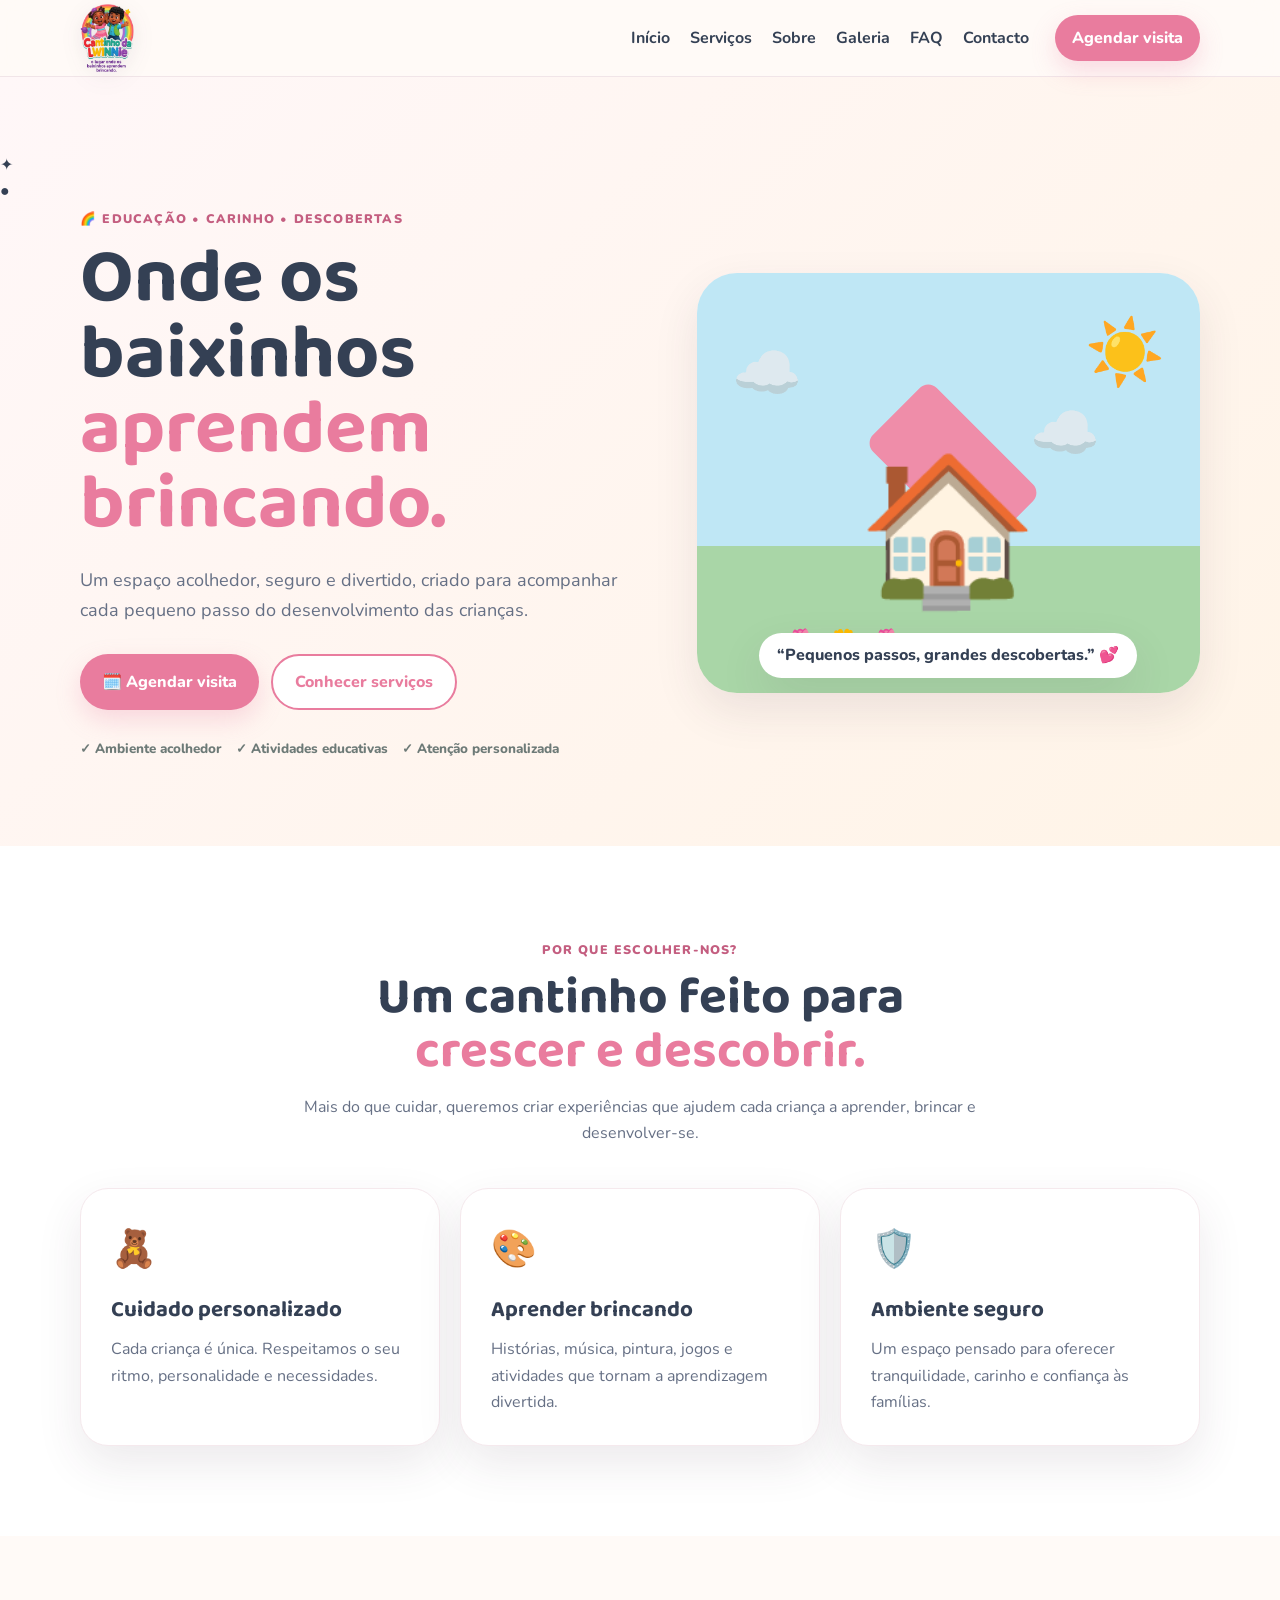
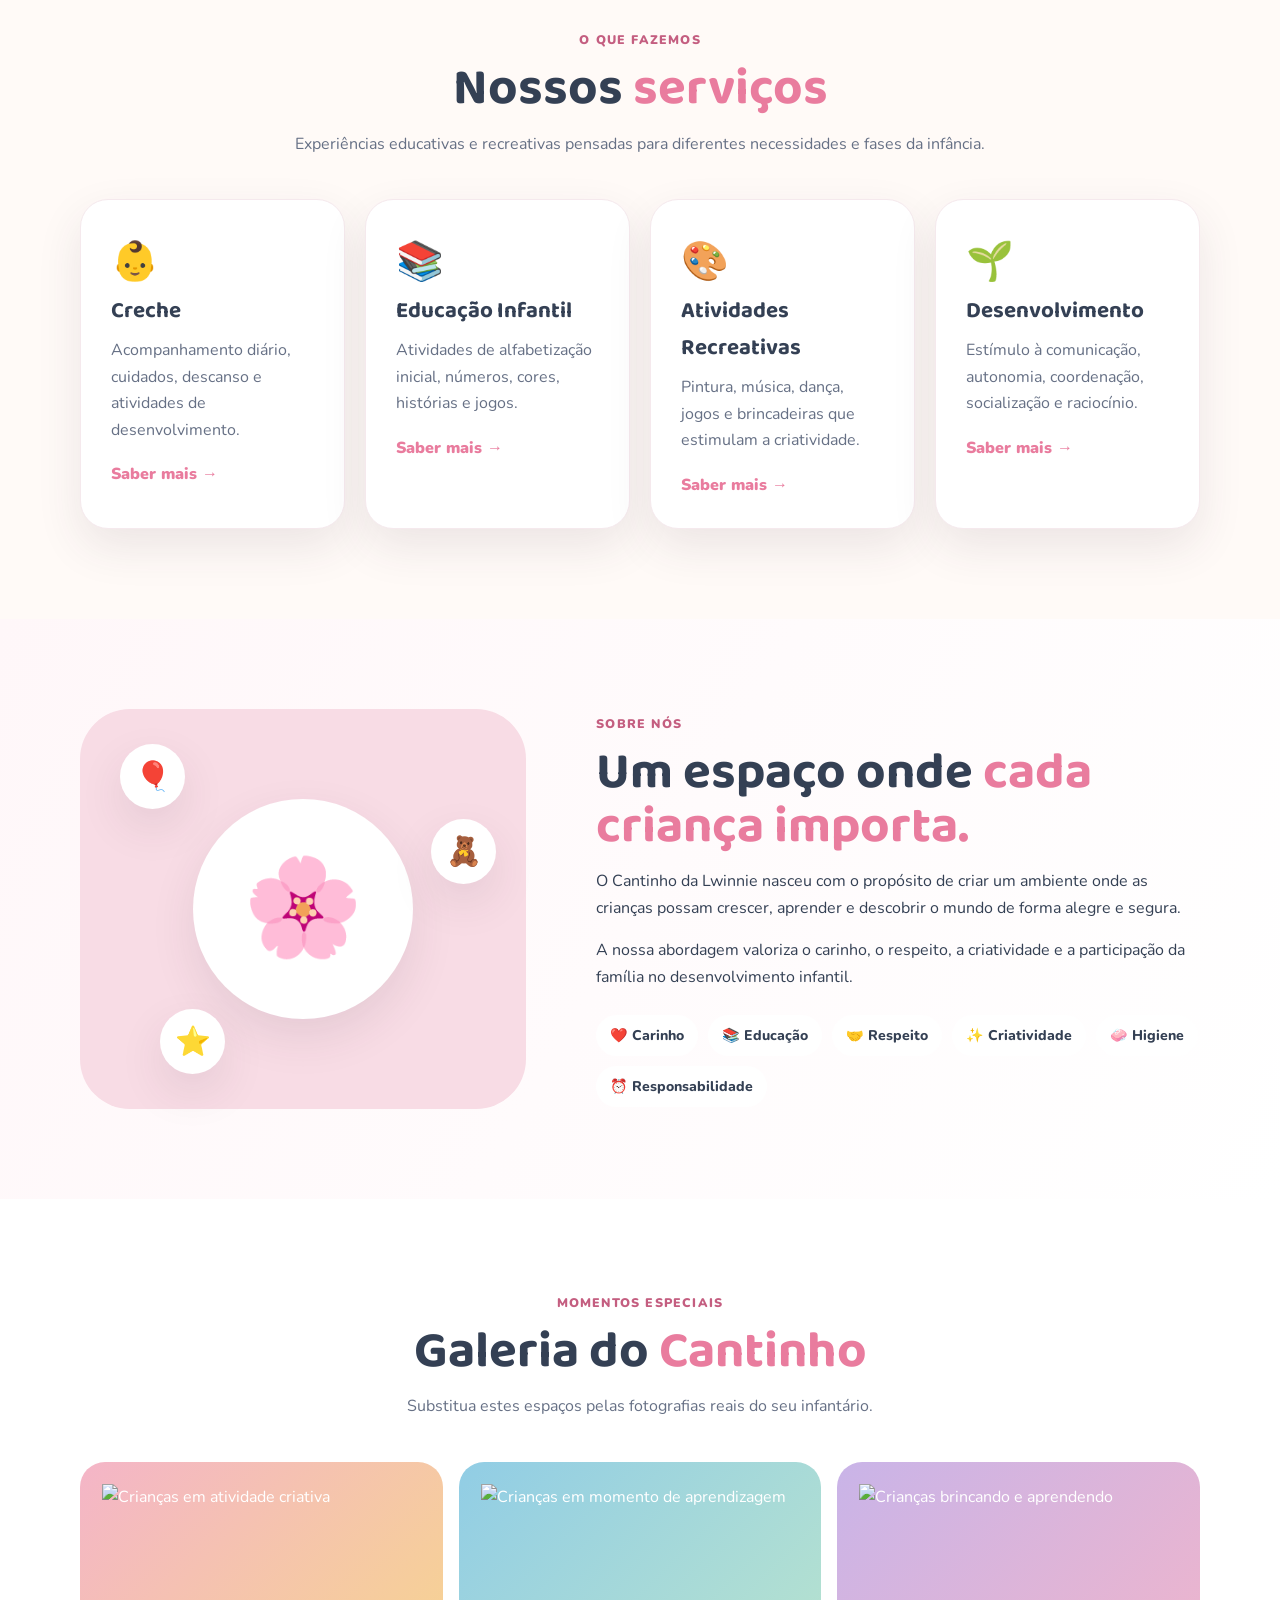
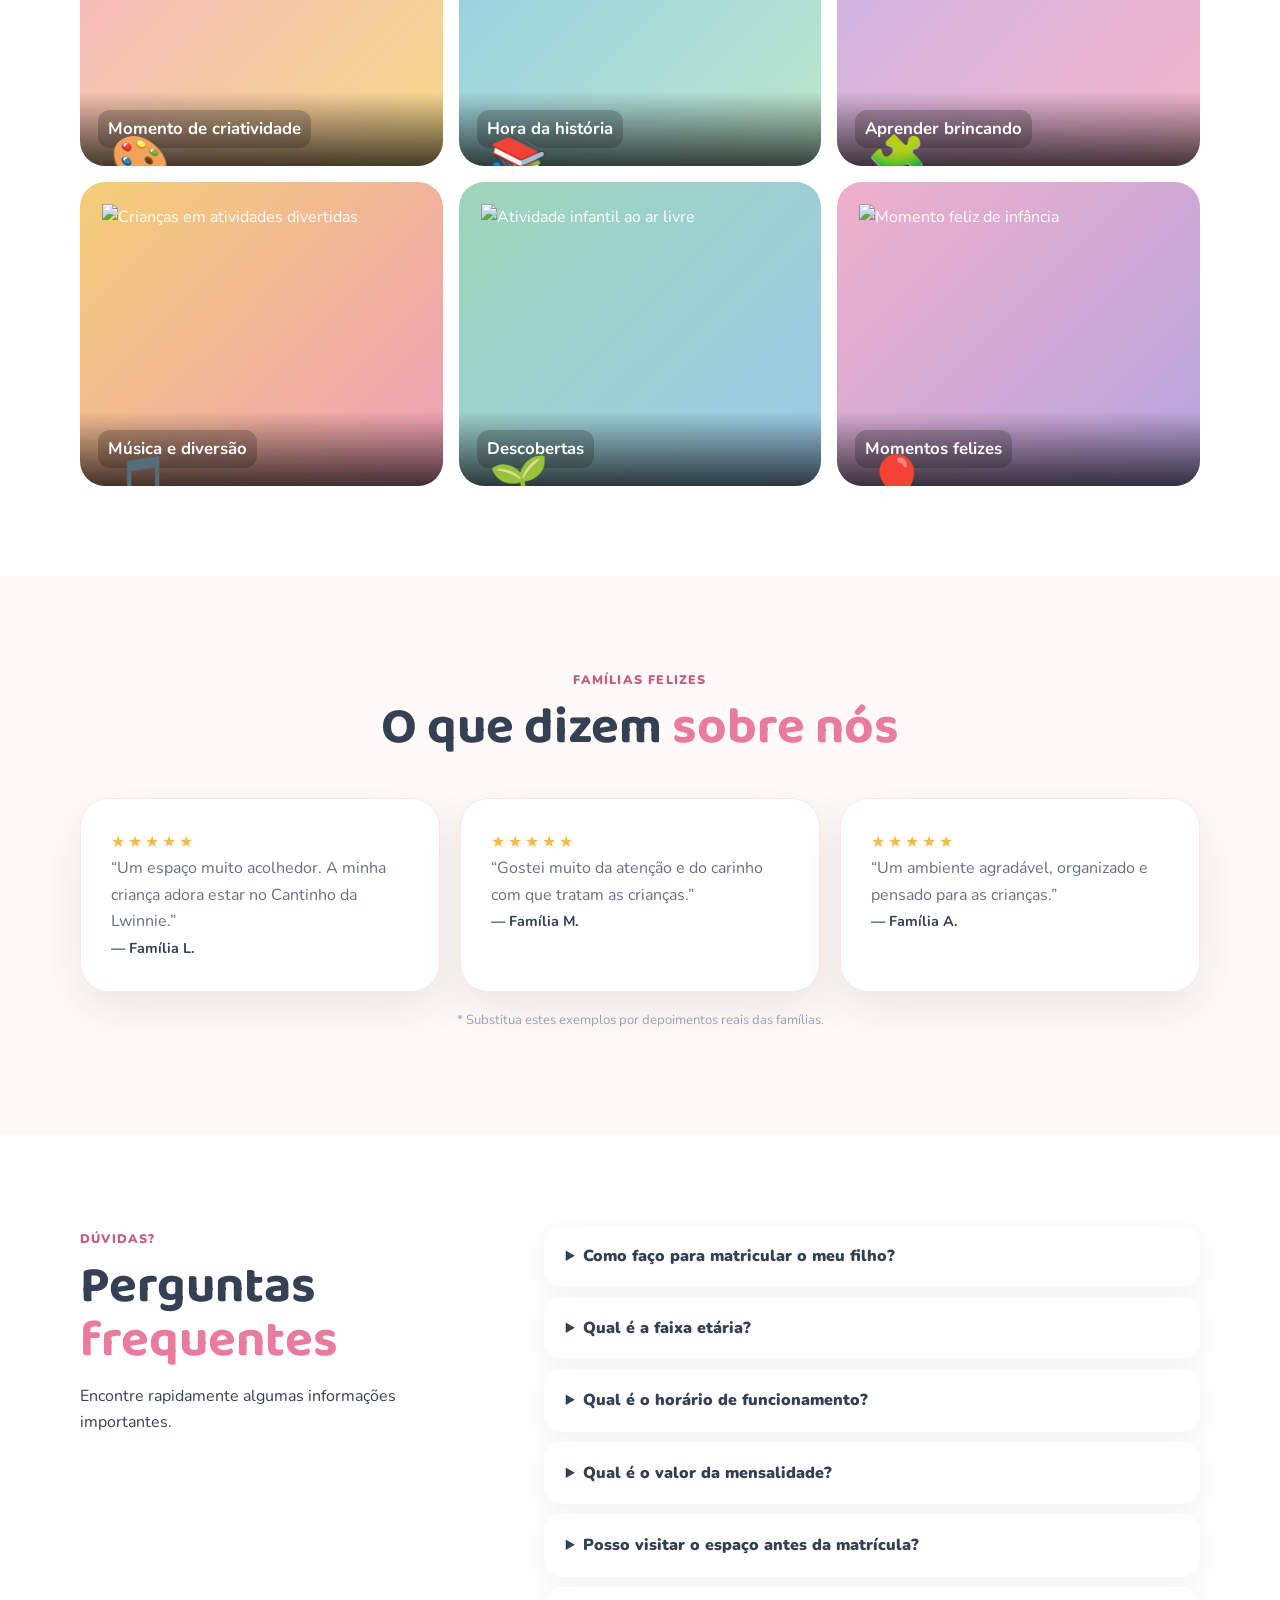
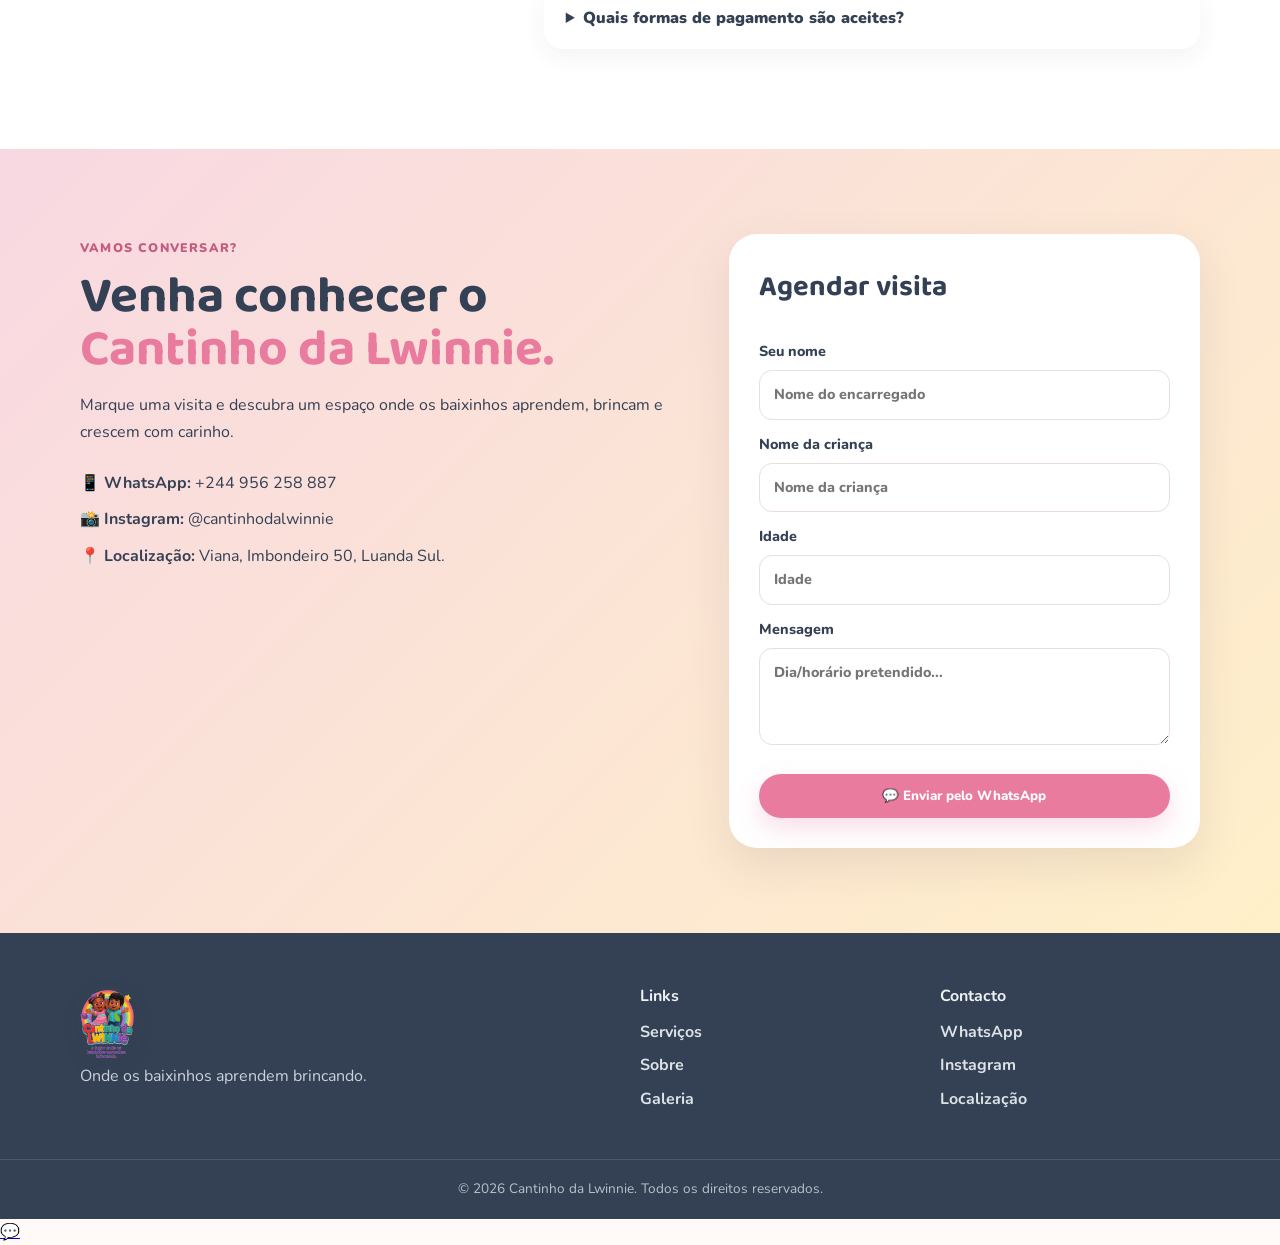
==== index_galeria_cantinho.html @ e643f9d5 "Primeira versão do Cantinho da Lwinnie" ====
<!DOCTYPE html>
<html lang="pt-BR">
<head>
  <meta charset="UTF-8">
  <meta name="viewport" content="width=device-width, initial-scale=1.0">
  <title>Cantinho da Lwinnie | Onde os baixinhos aprendem brincando</title>
  <meta name="description" content="Cantinho da Lwinnie — um espaço de carinho, aprendizagem, diversão e descobertas.">
  <link rel="stylesheet" href="style.css">

<style>
  .gallery .photo { overflow: hidden; position: relative; }
  .gallery .photo > img {
    width: 100%;
    height: 100%;
    min-height: 260px;
    object-fit: cover;
    display: block;
    transition: transform .45s ease;
  }
  .gallery .photo:hover > img { transform: scale(1.05); }
  .gallery .photo-caption {
    position: absolute;
    left: 0;
    right: 0;
    bottom: 0;
    padding: 18px;
    color: #fff;
    background: linear-gradient(transparent, rgba(0,0,0,.72));
    display: flex;
    align-items: center;
    gap: 8px;
  }
</style>

</head>
<body>
  <header class="header" id="inicio">
    <div class="container nav">
      <a class="logo" href="#inicio" aria-label="Cantinho da Lwinnie"><img src="assets/logo-cantinho-lwinnie.png" alt="Cantinho da Lwinnie — Onde os baixinhos aprendem brincando."></a>
      <button class="menu-btn" aria-label="Abrir menu">☰</button>
      <nav class="menu">
        <a href="#inicio">Início</a>
        <a href="#servicos">Serviços</a>
        <a href="#sobre">Sobre</a>
        <a href="#galeria">Galeria</a>
        <a href="#faq">FAQ</a>
        <a href="#contato">Contacto</a>
      </nav>
      <a class="btn btn-small" href="#contato">Agendar visita</a>
    </div>
  </header>

  <main>
    <section class="hero">
      <div class="hero-decor decor-1">✦</div><div class="hero-decor decor-2">●</div>
      <div class="container hero-grid">
        <div class="hero-copy">
          <span class="eyebrow">🌈 Educação • Carinho • Descobertas</span>
          <h1>Onde os baixinhos <span>aprendem brincando.</span></h1>
          <p>Um espaço acolhedor, seguro e divertido, criado para acompanhar cada pequeno passo do desenvolvimento das crianças.</p>
          <div class="hero-actions">
            <a class="btn" href="#contato">🗓️ Agendar visita</a>
            <a class="btn btn-outline" href="#servicos">Conhecer serviços</a>
          </div>
          <div class="trust-row">
            <span>✓ Ambiente acolhedor</span><span>✓ Atividades educativas</span><span>✓ Atenção personalizada</span>
          </div>
        </div>
        <div class="hero-card">
          <div class="sun">☀️</div>
          <div class="cloud c1">☁️</div><div class="cloud c2">☁️</div>
          <div class="playhouse">
            <div class="roof"></div><div class="house">🏠</div>
            <div class="flowers">🌷 🌼 🌷</div>
          </div>
          <div class="hero-note">“Pequenos passos, grandes descobertas.” 💕</div>
        </div>
      </div>
    </section>

    <section class="section soft">
      <div class="container">
        <div class="section-head">
          <span class="eyebrow">Por que escolher-nos?</span>
          <h2>Um cantinho feito para <span>crescer e descobrir.</span></h2>
          <p>Mais do que cuidar, queremos criar experiências que ajudem cada criança a aprender, brincar e desenvolver-se.</p>
        </div>
        <div class="cards three">
          <article class="card"><div class="icon">🧸</div><h3>Cuidado personalizado</h3><p>Cada criança é única. Respeitamos o seu ritmo, personalidade e necessidades.</p></article>
          <article class="card"><div class="icon">🎨</div><h3>Aprender brincando</h3><p>Histórias, música, pintura, jogos e atividades que tornam a aprendizagem divertida.</p></article>
          <article class="card"><div class="icon">🛡️</div><h3>Ambiente seguro</h3><p>Um espaço pensado para oferecer tranquilidade, carinho e confiança às famílias.</p></article>
        </div>
      </div>
    </section>

    <section class="section" id="servicos">
      <div class="container">
        <div class="section-head">
          <span class="eyebrow">O que fazemos</span>
          <h2>Nossos <span>serviços</span></h2>
          <p>Experiências educativas e recreativas pensadas para diferentes necessidades e fases da infância.</p>
        </div>
        <div class="cards four">
          <article class="service"><span>👶</span><h3>Creche</h3><p>Acompanhamento diário, cuidados, descanso e atividades de desenvolvimento.</p><a href="#contato">Saber mais →</a></article>
          <article class="service"><span>📚</span><h3>Educação Infantil</h3><p>Atividades de alfabetização inicial, números, cores, histórias e jogos.</p><a href="#contato">Saber mais →</a></article>
          <article class="service"><span>🎨</span><h3>Atividades Recreativas</h3><p>Pintura, música, dança, jogos e brincadeiras que estimulam a criatividade.</p><a href="#contato">Saber mais →</a></article>
          <article class="service"><span>🌱</span><h3>Desenvolvimento</h3><p>Estímulo à comunicação, autonomia, coordenação, socialização e raciocínio.</p><a href="#contato">Saber mais →</a></article>
        </div>
      </div>
    </section>

    <section class="section about" id="sobre">
      <div class="container about-grid">
        <div class="about-art"><div class="about-circle">🌸</div><div class="bubble b1">🎈</div><div class="bubble b2">🧸</div><div class="bubble b3">⭐</div></div>
        <div>
          <span class="eyebrow">Sobre nós</span>
          <h2>Um espaço onde <span>cada criança importa.</span></h2>
          <p>O Cantinho da Lwinnie nasceu com o propósito de criar um ambiente onde as crianças possam crescer, aprender e descobrir o mundo de forma alegre e segura.</p>
          <p>A nossa abordagem valoriza o carinho, o respeito, a criatividade e a participação da família no desenvolvimento infantil.</p>
          <div class="values"><span>❤️ Carinho</span><span>📚 Educação</span><span>🤝 Respeito</span><span>✨ Criatividade</span><span>🧼 Higiene</span><span>⏰ Responsabilidade</span></div>
        </div>
      </div>
    </section>

    <section class="section soft" id="galeria">
      <div class="container">
        <div class="section-head">
          <span class="eyebrow">Momentos especiais</span>
          <h2>Galeria do <span>Cantinho</span></h2>
          <p>Substitua estes espaços pelas fotografias reais do seu infantário.</p>
        </div>
        <div class="gallery">
          <div class="photo p1">
            <img src="https://images.unsplash.com/photo-1596464716127-f2a82984de30?auto=format&fit=crop&w=900&q=85" alt="Crianças em atividade criativa" loading="lazy">
            <div class="photo-caption"><span>🎨</span><b>Momento de criatividade</b></div>
          </div>
          <div class="photo p2">
            <img src="https://images.unsplash.com/photo-1503676260728-1c00da094a0b?auto=format&fit=crop&w=900&q=85" alt="Crianças em momento de aprendizagem" loading="lazy">
            <div class="photo-caption"><span>📚</span><b>Hora da história</b></div>
          </div>
          <div class="photo p3">
            <img src="https://images.unsplash.com/photo-1587654780291-39c9404d746b?auto=format&fit=crop&w=900&q=85" alt="Crianças brincando e aprendendo" loading="lazy">
            <div class="photo-caption"><span>🧩</span><b>Aprender brincando</b></div>
          </div>
          <div class="photo p4">
            <img src="https://images.unsplash.com/photo-1560785496-3c9d27877182?auto=format&fit=crop&w=900&q=85" alt="Crianças em atividades divertidas" loading="lazy">
            <div class="photo-caption"><span>🎵</span><b>Música e diversão</b></div>
          </div>
          <div class="photo p5">
            <img src="https://images.unsplash.com/photo-1599623560574-39d485900c95?auto=format&fit=crop&w=900&q=85" alt="Atividade infantil ao ar livre" loading="lazy">
            <div class="photo-caption"><span>🌱</span><b>Descobertas</b></div>
          </div>
          <div class="photo p6">
            <img src="https://images.unsplash.com/photo-1602030028438-4cf153cbae9e?auto=format&fit=crop&w=900&q=85" alt="Momento feliz de infância" loading="lazy">
            <div class="photo-caption"><span>🎈</span><b>Momentos felizes</b></div>
          </div>
        </div>
      </div>
    </section>

    <section class="section">
      <div class="container">
        <div class="section-head"><span class="eyebrow">Famílias felizes</span><h2>O que dizem <span>sobre nós</span></h2></div>
        <div class="cards three">
          <article class="testimonial"><div class="stars">★★★★★</div><p>“Um espaço muito acolhedor. A minha criança adora estar no Cantinho da Lwinnie.”</p><b>— Família L.</b></article>
          <article class="testimonial"><div class="stars">★★★★★</div><p>“Gostei muito da atenção e do carinho com que tratam as crianças.”</p><b>— Família M.</b></article>
          <article class="testimonial"><div class="stars">★★★★★</div><p>“Um ambiente agradável, organizado e pensado para as crianças.”</p><b>— Família A.</b></article>
        </div>
        <p class="small-note">* Substitua estes exemplos por depoimentos reais das famílias.</p>
      </div>
    </section>

    <section class="section soft" id="faq">
      <div class="container faq-grid">
        <div><span class="eyebrow">Dúvidas?</span><h2>Perguntas <span>frequentes</span></h2><p>Encontre rapidamente algumas informações importantes.</p></div>
        <div class="faq">
          <details><summary>Como faço para matricular o meu filho?</summary><p>Entre em contacto pelo WhatsApp ou agende uma visita para conhecer o espaço e receber todas as informações.</p></details>
          <details><summary>Qual é a faixa etária?</summary><p>Informe aqui a faixa etária real atendida pelo Cantinho da Lwinnie.</p></details>
          <details><summary>Qual é o horário de funcionamento?</summary><p>Informe aqui os horários oficiais de funcionamento.</p></details>
          <details><summary>Qual é o valor da mensalidade?</summary><p>Entre em contacto para consultar os valores e condições atuais.</p></details>
          <details><summary>Posso visitar o espaço antes da matrícula?</summary><p>Sim. Recomendamos agendar a visita previamente para podermos receber a família com atenção.</p></details>
          <details><summary>Quais formas de pagamento são aceites?</summary><p>Informe aqui os métodos de pagamento disponíveis.</p></details>
        </div>
      </div>
    </section>

    <section class="cta" id="contato">
      <div class="container cta-grid">
        <div><span class="eyebrow">Vamos conversar?</span><h2>Venha conhecer o <span>Cantinho da Lwinnie.</span></h2><p>Marque uma visita e descubra um espaço onde os baixinhos aprendem, brincam e crescem com carinho.</p>
          <div class="contact-list"><div>📱 <b>WhatsApp:</b> <span id="phoneText"> +244 956 258 887</span></div><div>📸 <b>Instagram:</b> @cantinhodalwinnie </div><div>📍 <b>Localização:</b> Viana, Imbondeiro 50, Luanda Sul.</div></div>
        </div>
        <form id="bookingForm">
          <h3>Agendar visita</h3>
          <label>Seu nome<input required id="name" placeholder="Nome do encarregado"></label>
          <label>Nome da criança<input id="child" placeholder="Nome da criança"></label>
          <label>Idade<input id="age" type="number" min="0" max="18" placeholder="Idade"></label>
          <label>Mensagem<textarea id="message" rows="3" placeholder="Dia/horário pretendido..."></textarea></label>
          <button class="btn" type="submit">💬 Enviar pelo WhatsApp</button>
        </form>
      </div>
    </section>
  </main>

  <footer>
    <div class="container footer-grid">
      <div><a class="logo" href="#inicio" aria-label="Cantinho da Lwinnie"><img src="assets/logo-cantinho-lwinnie.png" alt="Cantinho da Lwinnie — Onde os baixinhos aprendem brincando."></a><p>Onde os baixinhos aprendem brincando.</p></div>
      <div><b>Links</b><a href="#servicos">Serviços</a><a href="#sobre">Sobre</a><a href="#galeria">Galeria</a></div>
      <div><b>Contacto</b><a href="#contato">WhatsApp</a><a href="#contato">Instagram</a><a href="#contato">Localização</a></div>
    </div>
    <div class="copyright">© 2026 Cantinho da Lwinnie. Todos os direitos reservados.</div>
  </footer>
  <a class= "Whatsapp" id="wa" href="#" aria-label="Falar no WhatsApp">💬</a>
  <script src="script.js"></script>
</body>
</html>
---- style.css ----
@import url('https://fonts.googleapis.com/css2?family=Baloo+2:wght@500;600;700&family=Nunito:wght@400;600;700;800&display=swap');
:root{--pink:#e97c9e;--pink2:#f8d8e2;--yellow:#f7c95b;--green:#83c9aa;--blue:#8dc8e8;--ink:#344054;--muted:#667085;--cream:#fffaf7;--white:#fff;--shadow:0 18px 45px rgba(72,52,65,.10);--radius:28px}
*{box-sizing:border-box;scroll-behavior:smooth}body{margin:0;font-family:Nunito,sans-serif;color:var(--ink);background:var(--cream);line-height:1.65}h1,h2,h3,.logo{font-family:"Baloo 2",sans-serif}h1,h2,h3,p{margin-top:0}.container{width:min(1120px,92%);margin:auto}.header{position:sticky;top:0;z-index:50;background:rgba(255,250,247,.9);backdrop-filter:blur(16px);border-bottom:1px solid #f1e5e8}.nav{height:76px;display:flex;align-items:center;gap:26px}.logo{display:flex;align-items:center;font-size:1.35rem;text-decoration:none;color:var(--ink);white-space:nowrap;height:66px;overflow:visible}.logo img{display:block;height:68px;width:auto;max-width:230px;object-fit:contain;filter:drop-shadow(0 7px 10px rgba(72,52,65,.10));animation:logoEntrance .9s ease-out both,logoFloat 4.5s ease-in-out 1s infinite}.logo:hover img{animation:logoFloat .9s ease-in-out infinite;transform:scale(1.03)}@keyframes logoEntrance{from{opacity:0;transform:translateY(-14px) scale(.88) rotate(-3deg)}to{opacity:1;transform:translateY(0) scale(1) rotate(0)}}@keyframes logoFloat{0%,100%{transform:translateY(0) rotate(0deg)}50%{transform:translateY(-3px) rotate(.6deg)}}.menu{display:flex;gap:20px;margin-left:auto}.menu a,footer a{color:var(--ink);text-decoration:none;font-weight:700}.menu a:hover,footer a:hover{color:var(--pink)}.btn{display:inline-flex;align-items:center;justify-content:center;border:0;border-radius:999px;padding:13px 22px;background:var(--pink);color:white;text-decoration:none;font-weight:800;box-shadow:0 10px 24px rgba(233,124,158,.25);cursor:pointer;font-family:inherit}.btn:hover{transform:translateY(-2px)}.btn-small{padding:10px 17px}.btn-outline{background:white;color:var(--pink);border:2px solid var(--pink);box-shadow:none}.menu-btn{display:none;background:none;border:0;font-size:1.6rem}.hero{overflow:hidden;padding:75px 0 85px;background:linear-gradient(135deg,#fff7f8,#fff4e7)}.hero-grid{display:grid;grid-template-columns:1.05fr .95fr;gap:60px;align-items:center}.eyebrow{display:inline-block;color:#c45e80;font-weight:900;text-transform:uppercase;letter-spacing:1.2px;font-size:.78rem;margin-bottom:12px}.hero h1{font-size:clamp(3rem,6vw,5rem);line-height:.98;margin-bottom:24px;color:#344054}.hero h1 span,h2 span{color:var(--pink)}.hero p{font-size:1.13rem;color:var(--muted);max-width:610px}.hero-actions{display:flex;gap:12px;flex-wrap:wrap;margin:28px 0}.trust-row{display:flex;gap:14px;flex-wrap:wrap;font-size:.84rem;font-weight:800;color:#6d7a77}.hero-card{height:420px;border-radius:40px;background:linear-gradient(180deg,#bfe7f5 0 65%,#a9d6a7 65%);position:relative;overflow:hidden;box-shadow:var(--shadow)}.sun{position:absolute;right:35px;top:28px;font-size:4rem}.cloud{position:absolute;font-size:3.5rem;opacity:.85}.c1{left:35px;top:55px}.c2{right:100px;top:115px}.playhouse{position:absolute;left:50%;bottom:42px;transform:translateX(-50%);font-size:9rem}.roof{position:absolute;width:160px;height:90px;background:#ef8da9;left:15px;top:10px;transform:rotate(45deg);border-radius:12px;z-index:0}.house{position:relative;z-index:1}.flowers{position:absolute;bottom:-18px;left:-75px;font-size:1.8rem;width:280px;white-space:nowrap}.hero-note{position:absolute;bottom:15px;left:50%;transform:translateX(-50%);background:white;padding:9px 18px;border-radius:999px;font-weight:800;width:max-content;box-shadow:var(--shadow)}.section{padding:90px 0}.soft{background:#fff}.section-head{text-align:center;max-width:700px;margin:0 auto 42px}.section-head h2,h2{font-size:clamp(2.2rem,4vw,3.2rem);line-height:1.05;margin-bottom:14px}.section-head p{color:var(--muted)}.cards{display:grid;gap:20px}.three{grid-template-columns:repeat(3,1fr)}.four{grid-template-columns:repeat(4,1fr)}.card,.service,.testimonial{background:white;border-radius:var(--radius);padding:30px;box-shadow:var(--shadow);border:1px solid #f5e9ed}.icon{font-size:2.3rem;margin-bottom:12px}.card h3,.service h3{font-size:1.4rem;margin-bottom:7px}.card p,.service p,.testimonial p{color:var(--muted);margin-bottom:0}.service{transition:.2s}.service:hover{transform:translateY(-6px)}.service>span{font-size:2.4rem}.service a{display:inline-block;color:var(--pink);font-weight:900;text-decoration:none;margin-top:18px}.about{background:linear-gradient(120deg,#fff7f9,#fff)}.about-grid{display:grid;grid-template-columns:.85fr 1.15fr;gap:70px;align-items:center}.about-art{height:400px;border-radius:50px;background:#f8dce5;position:relative;display:grid;place-items:center}.about-circle{width:220px;height:220px;border-radius:50%;background:#fff;display:grid;place-items:center;font-size:6rem;box-shadow:var(--shadow)}.bubble{position:absolute;background:white;width:65px;height:65px;border-radius:50%;display:grid;place-items:center;font-size:1.8rem;box-shadow:var(--shadow)}.b1{top:35px;left:40px}.b2{right:30px;top:110px}.b3{bottom:35px;left:80px}.values{display:flex;gap:10px;flex-wrap:wrap;margin-top:25px}.values span{background:#fff;padding:9px 14px;border-radius:999px;font-weight:800;font-size:.88rem}.gallery{display:grid;grid-template-columns:repeat(3,1fr);gap:16px}.photo{min-height:190px;border-radius:25px;display:flex;flex-direction:column;justify-content:end;padding:22px;color:white;overflow:hidden;position:relative;background:linear-gradient(135deg,#f4b5c8,#f7d987)}.photo:nth-child(2){background:linear-gradient(135deg,#91cde5,#bde6cb)}.photo:nth-child(3){background:linear-gradient(135deg,#c9b4e8,#f4b5c8)}.photo:nth-child(4){background:linear-gradient(135deg,#f4ce76,#ef9eb9)}.photo:nth-child(5){background:linear-gradient(135deg,#9dd6b9,#9ac9e9)}.photo:nth-child(6){background:linear-gradient(135deg,#efb0ca,#b6a4df)}.photo span{font-size:3rem;position:absolute;top:30px;left:30px}.photo b{font-size:1.05rem;background:rgba(0,0,0,.2);padding:5px 10px;border-radius:12px;width:max-content}.stars{color:#f2b94b;letter-spacing:3px}.testimonial b{font-size:.9rem}.small-note{text-align:center;color:#98a2b3;font-size:.82rem;margin-top:18px}.faq-grid{display:grid;grid-template-columns:.75fr 1.25fr;gap:70px}.faq details{background:white;border-radius:18px;margin-bottom:10px;padding:18px 22px;box-shadow:0 7px 25px rgba(72,52,65,.06)}summary{cursor:pointer;font-weight:900}details p{color:var(--muted);margin:12px 0 0}.cta{padding:85px 0;background:linear-gradient(135deg,#f8d8e2,#fff0c9)}.cta-grid{display:grid;grid-template-columns:1fr .8fr;gap:60px;align-items:start}.contact-list{display:grid;gap:10px;margin-top:25px}.cta form{background:white;padding:30px;border-radius:28px;box-shadow:var(--shadow)}form h3{font-size:1.8rem}label{display:block;font-weight:800;font-size:.9rem;margin:13px 0}input,textarea{width:100%;margin-top:6px;border:1px solid #eadde2;border-radius:13px;padding:12px 14px;font:inherit;outline:none}input:focus,textarea:focus{border-color:var(--pink)}form .btn{width:100%;margin-top:8px}footer{background:#344054;color:#eef2f4;padding:50px 0 0}.footer-grid{display:grid;grid-template-columns:2fr 1fr 1fr;gap:40px;padding-bottom:40px}.footer-grid .logo{color:white}.footer-grid p{color:#cbd3da}.footer-grid b{display:block;margin-bottom:10px}.footer-grid a{display:block;color:#dce2e6;margin:7px 0}.copyright{text-align:center;border-top:1px solid rgba(255,255,255,.12);padding:18px;color:#b9c2ca;font-size:.85rem}.whatsapp{position:fixed;right:22px;bottom:22px;width:58px;height:58px;border-radius:50%;display:grid;place-items:center;background:#25d366;color:white;text-decoration:none;font-size:1.7rem;box-shadow:0 10px 25px rgba(37,211,102,.35);z-index:40}@media(max-width:900px){.menu{display:none;position:absolute;top:76px;left:0;right:0;background:var(--cream);padding:20px;flex-direction:column;box-shadow:var(--shadow)}.menu.open{display:flex}.menu-btn{display:block;margin-left:auto}.nav>.btn{display:none}.hero-grid,.about-grid,.faq-grid,.cta-grid{grid-template-columns:1fr}.hero-card{height:330px}.three,.four{grid-template-columns:1fr 1fr}.gallery{grid-template-columns:1fr 1fr}.about-art{height:300px}}@media(max-width:560px){.logo{height:62px}.logo img{height:60px;max-width:180px}.hero{padding-top:45px}.three,.four,.gallery,.footer-grid{grid-template-columns:1fr}.section{padding:65px 0}.hero h1{font-size:3rem}.hero-card{height:280px}.playhouse{font-size:6rem}.hero-note{font-size:.75rem}.trust-row{display:grid}.about-art{height:280px}.about-circle{width:170px;height:170px;font-size:4rem}}

@media (prefers-reduced-motion: reduce){.logo img{animation:none!important}.btn:hover,.service:hover{transform:none}}
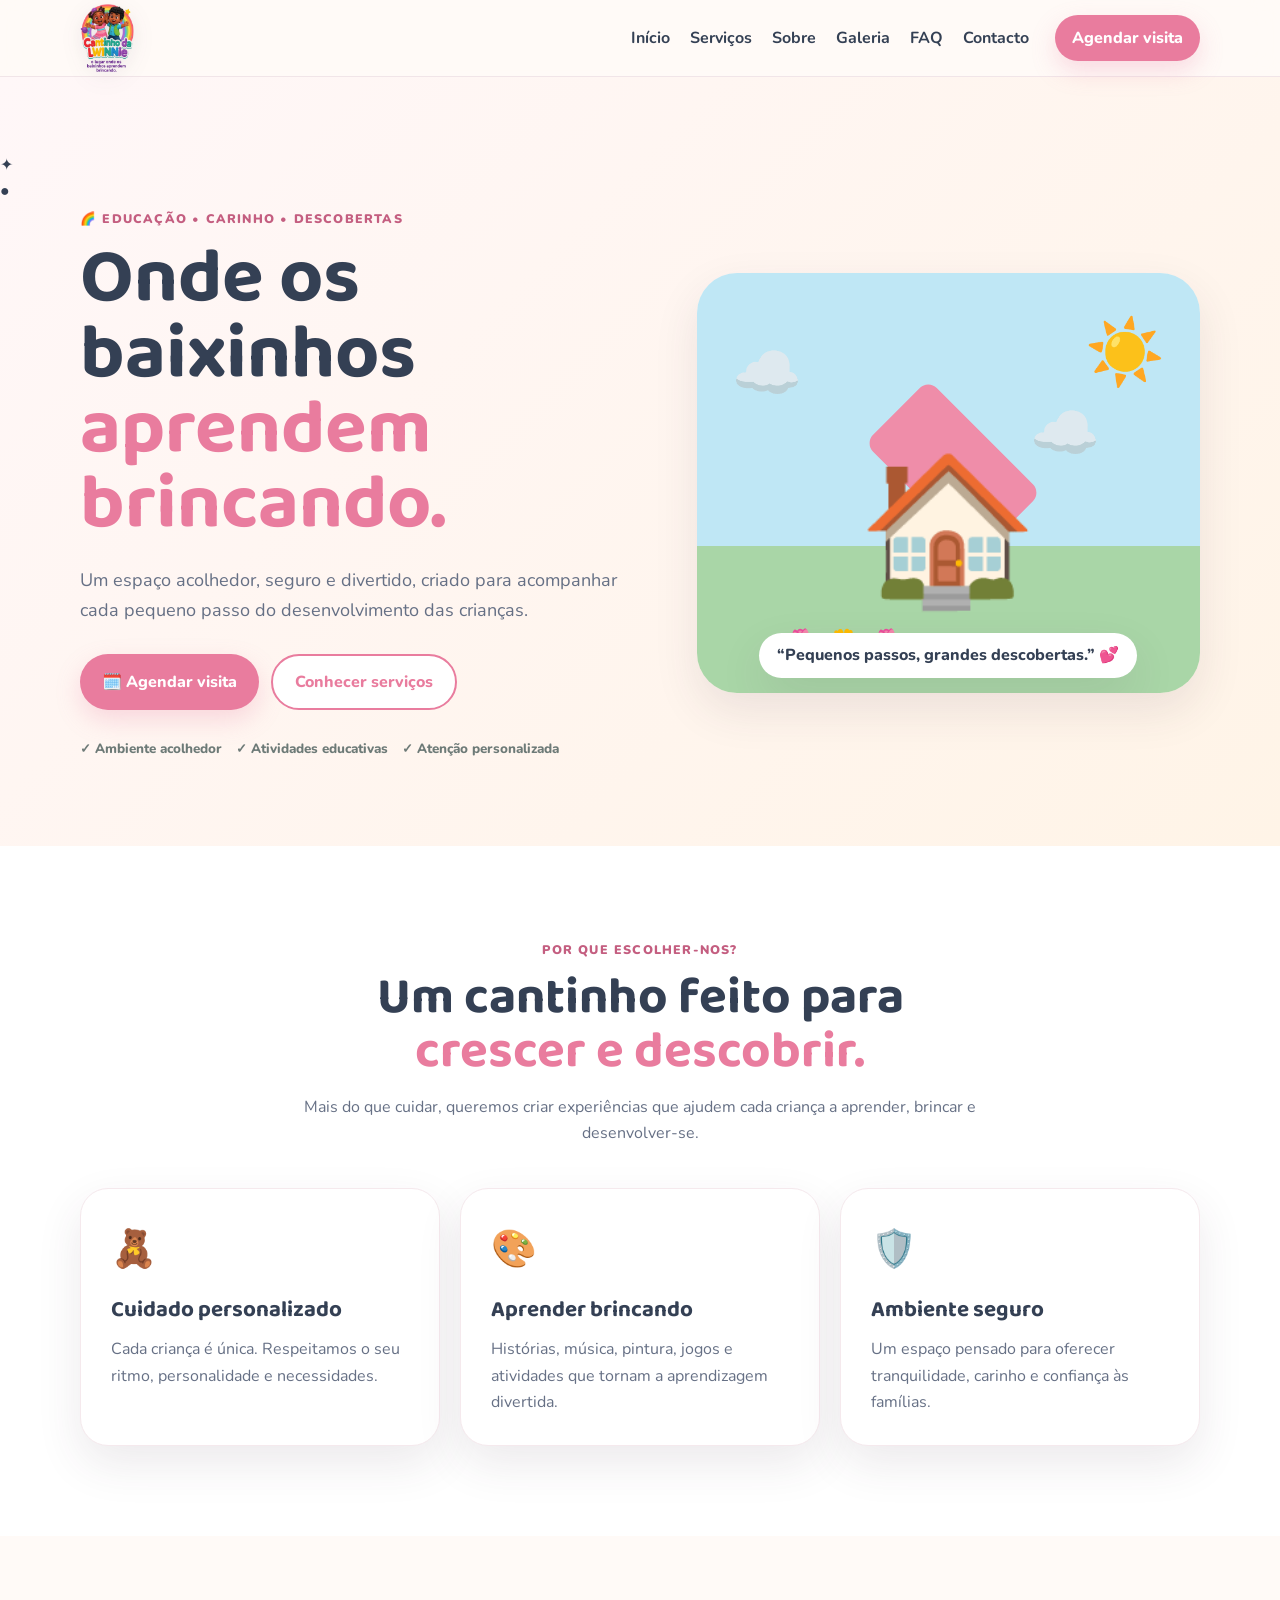
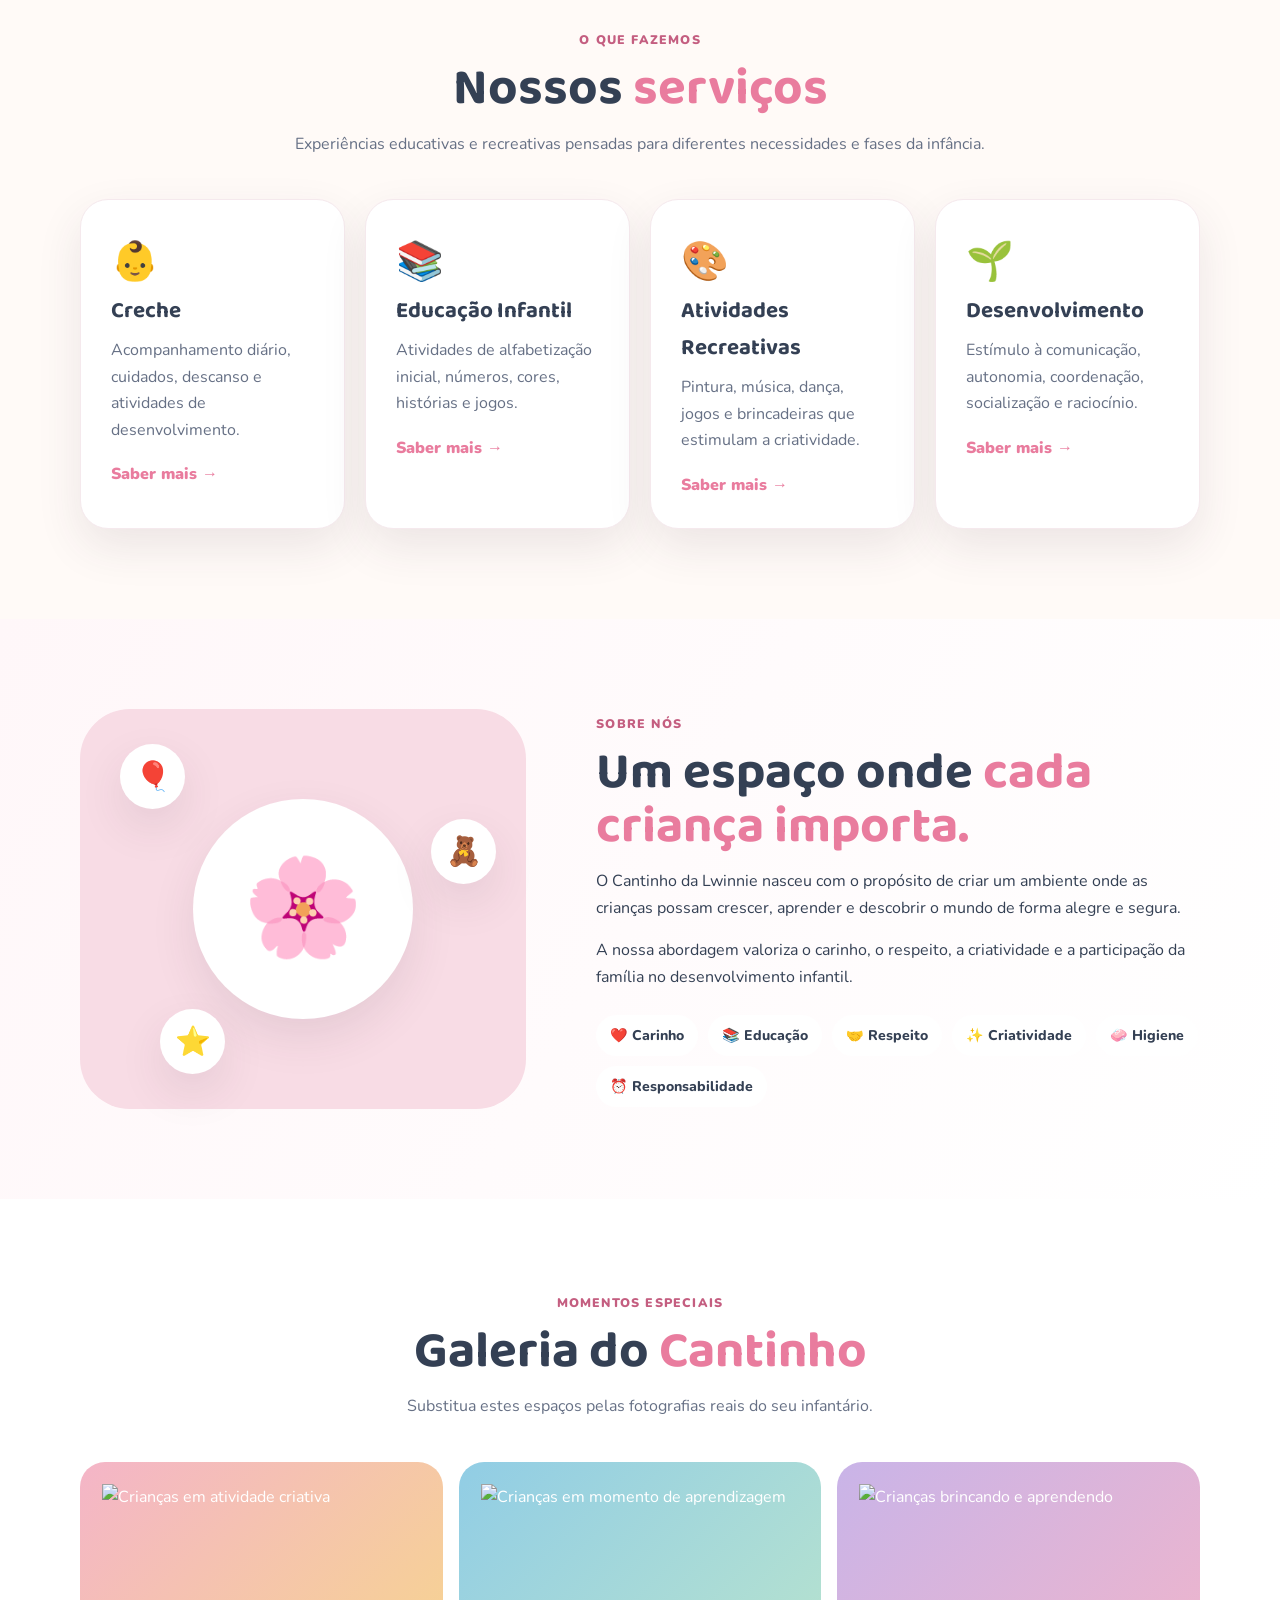
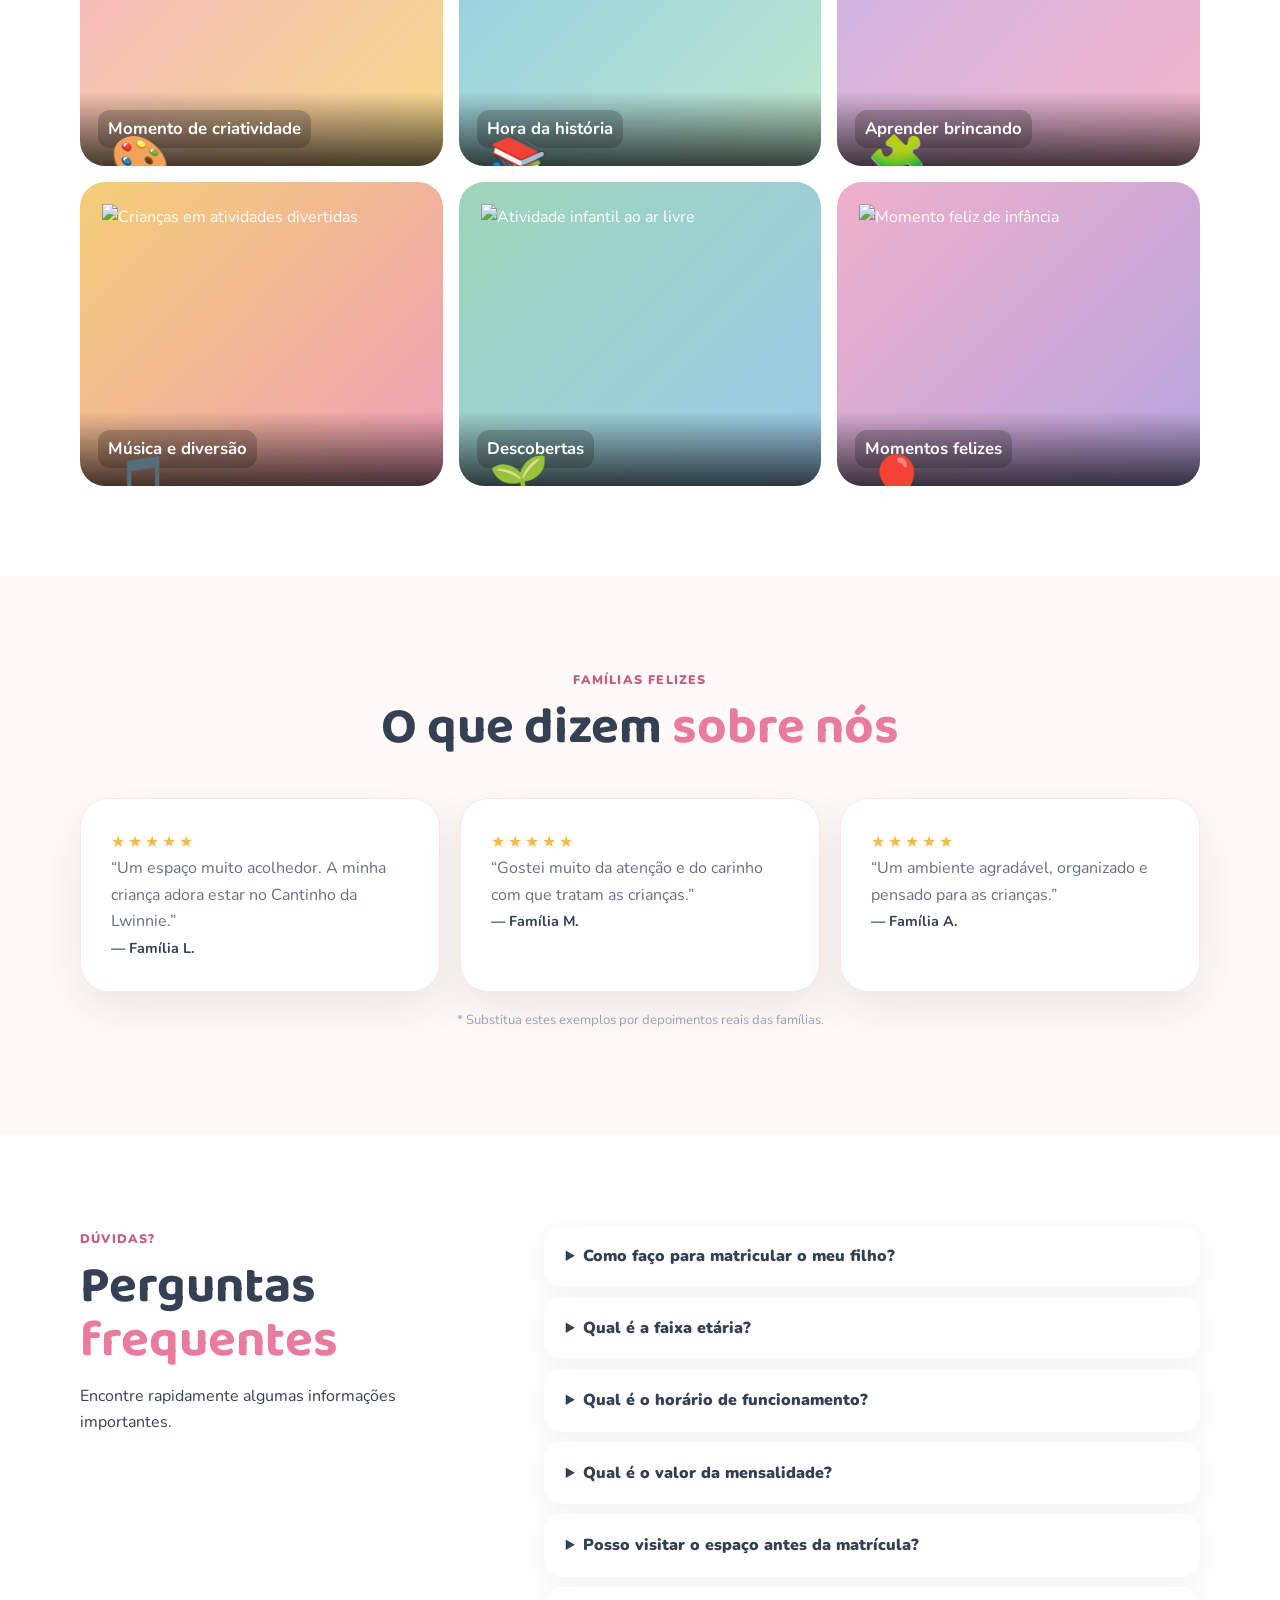
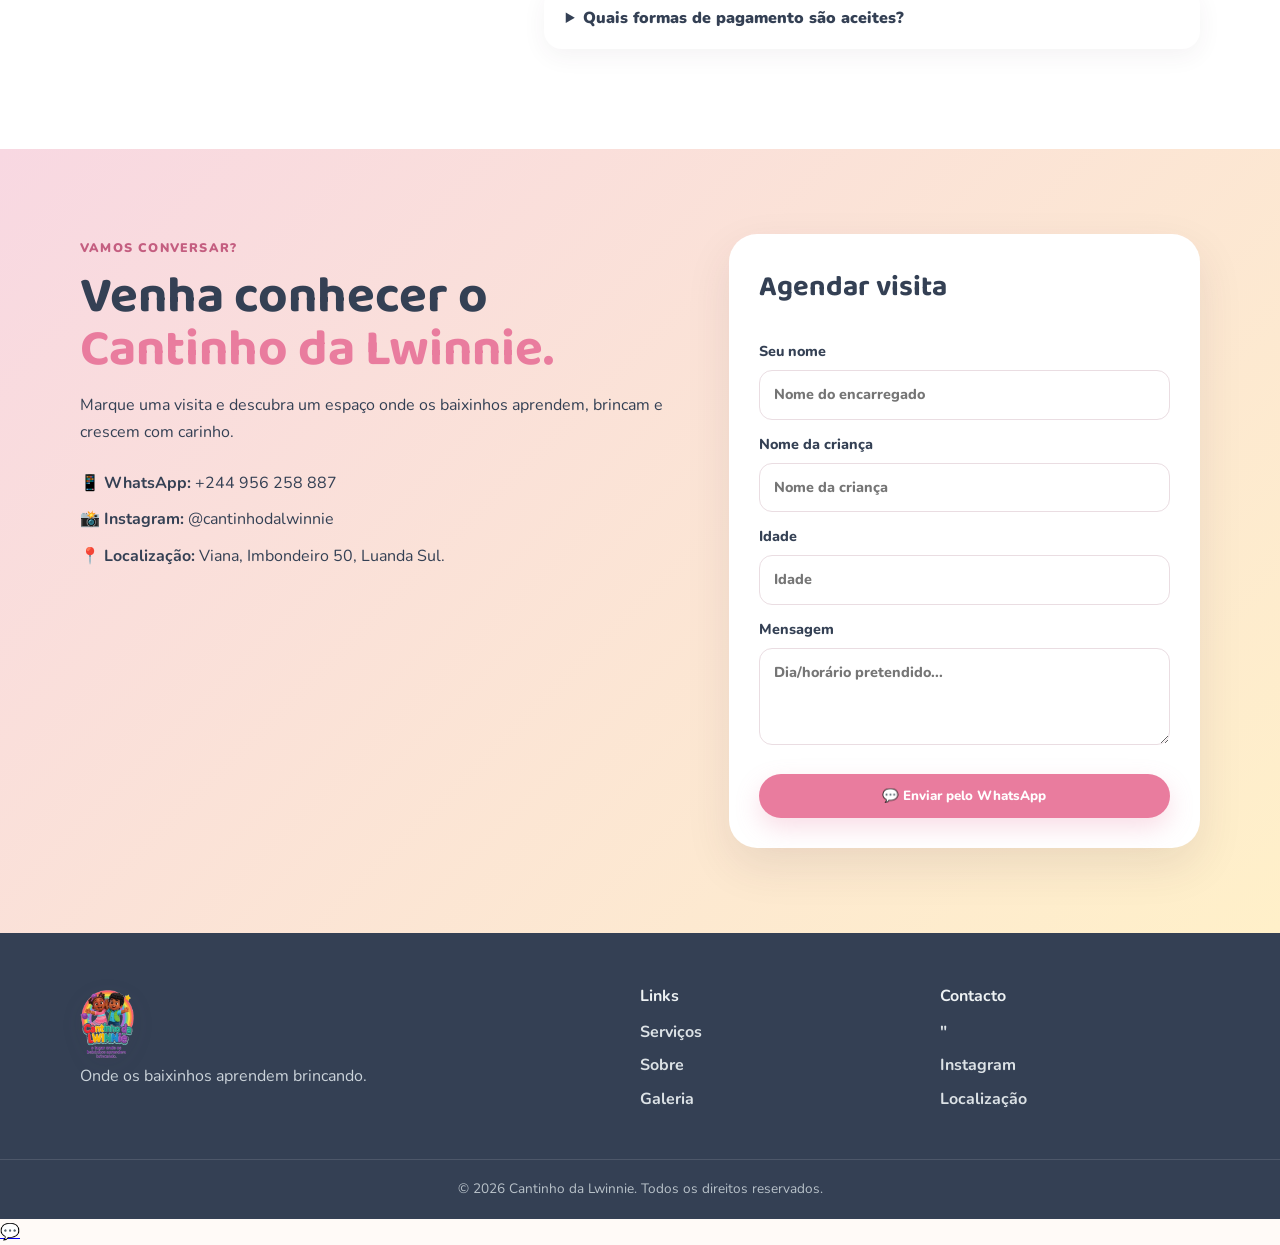
==== commit 21771a37: "Update contact information in the CTA section of index.html" ====
--- a/index_galeria_cantinho.html
+++ b/index_galeria_cantinho.html
@@ -205,11 +205,12 @@
     <div class="container footer-grid">
       <div><a class="logo" href="#inicio" aria-label="Cantinho da Lwinnie"><img src="assets/logo-cantinho-lwinnie.png" alt="Cantinho da Lwinnie — Onde os baixinhos aprendem brincando."></a><p>Onde os baixinhos aprendem brincando.</p></div>
       <div><b>Links</b><a href="#servicos">Serviços</a><a href="#sobre">Sobre</a><a href="#galeria">Galeria</a></div>
-      <div><b>Contacto</b><a href="#contato">WhatsApp</a><a href="#contato">Instagram</a><a href="#contato">Localização</a></div>
+      <div><b>Contacto</b><a href target="_blank">"</a><a href="#contato">Instagram</a><a href="#contato">Localização</a></div>
     </div>
-    <div class="copyright">© 2026 Cantinho da Lwinnie. Todos os direitos reservados.</div>
+    <div class="copyright">© 2026 Cantinho da Lwinnie. Todos os direitos reservados.</div>  
   </footer>
-  <a class= "Whatsapp" id="wa" href="#" aria-label="Falar no WhatsApp">💬</a>
-  <script src="script.js"></script>
+  <a class= "Whatsapp" id="wa" href= target="_blank" aria-label="Falar no WhatsApp">💬</a>
+  <script src="script.js"></script>    
 </body>
-</html>+</html>
+
